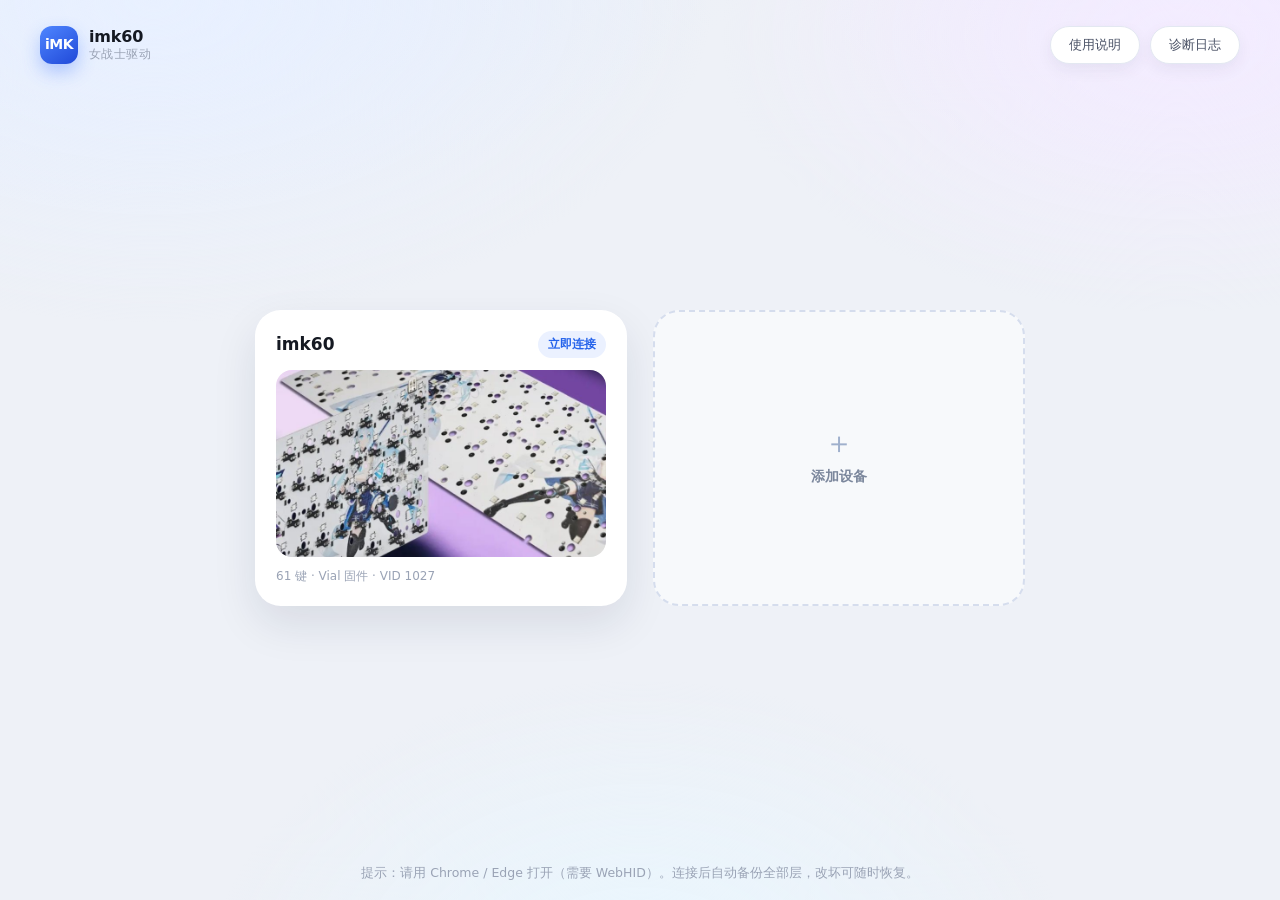
==== app/index.html @ 3b1fbfcf "feat(backup): export/import JSON, static-hosting aware fallback" ====
<!DOCTYPE html>
<html lang="zh-CN">
<head>
<meta charset="utf-8">
<meta name="viewport" content="width=device-width,initial-scale=1">
<title>imk60 · 女战士驱动</title>
<link rel="stylesheet" href="app.css">
</head>
<body>

<div class="home" id="home">
  <div class="homeTop">
    <div class="brand2">
      <div class="logo">iMK</div>
      <div>
        <div class="bname">imk60</div>
        <div class="bsub">女战士驱动</div>
      </div>
    </div>
    <div class="homeTools">
      <button class="pillbtn" id="homeHelp">使用说明</button>
      <button class="pillbtn" id="homeDiag2">诊断日志</button>
    </div>
  </div>

  <div class="homeBody">
    <div class="devCard" id="devCard">
      <div class="devTop">
        <span class="devName">imk60</span>
        <span class="devTag" id="devTag">立即连接</span>
      </div>
      <div class="devIcon"><img class="devImg" src="product.jpg" alt="imk60"></div>
      <div class="devMeta">61 键 · Vial 固件 · VID 1027</div>
    </div>

    <div class="devCard add" id="addCard">
      <div class="addPlus">＋</div>
      <div class="addText">添加设备</div>
    </div>
  </div>

  <div class="homeFoot">
    提示：请用 Chrome / Edge 打开（需要 WebHID）。连接后自动备份全部层，改坏可随时恢复。
  </div>
</div>

<div class="shell" hidden>
  <!-- ================= 左侧导航 ================= -->
  <aside class="side">
    <div class="brand">
      <div class="logo">iMK</div>
      <div>
        <div class="bname">imk60</div>
        <div class="bsub">女战士驱动</div>
      </div>
    </div>

    <div class="devcard">
      <div class="devrow"><span class="dot" id="connDot"></span><span id="connText">未连接</span></div>
      <div class="devsub">VID 1027 · PID 0727</div>
    </div>

    <div class="navgroup">
      <div class="navtitle">键盘设置</div>
      <button class="nav active" data-view="keymap">
        <svg viewBox="0 0 24 24"><rect x="2" y="6" width="20" height="12" rx="3"/><path d="M6 10h.01M10 10h.01M14 10h.01M18 10h.01M7 14h10"/></svg>
        <span>改键</span>
      </button>
      <button class="nav" data-view="advanced">
        <svg viewBox="0 0 24 24"><path d="M12 3l2.2 4.6 5 .7-3.6 3.5.9 5-4.5-2.4-4.5 2.4.9-5L4.8 8.3l5-.7L12 3z"/></svg>
        <span>高级键</span>
      </button>
      <button class="nav" data-view="light">
        <svg viewBox="0 0 24 24"><circle cx="12" cy="12" r="4"/><path d="M12 2v3M12 19v3M2 12h3M19 12h3M5 5l2 2M17 17l2 2M19 5l-2 2M7 17l-2 2"/></svg>
        <span>灯光设置</span>
      </button>
      <button class="nav" data-view="buzzer">
        <svg viewBox="0 0 24 24"><path d="M4 9v6h4l5 4V5L8 9H4z"/><path d="M17 9a4 4 0 010 6M20 6.5a8 8 0 010 11"/></svg>
        <span>蜂鸣器</span>
      </button>
      <button class="nav" data-view="test">
        <svg viewBox="0 0 24 24"><path d="M3 12h4l3-7 4 14 3-7h4"/></svg>
        <span>按键测试</span>
      </button>
      <button class="nav" data-view="backup">
        <svg viewBox="0 0 24 24"><path d="M4 8v11a1 1 0 001 1h14a1 1 0 001-1V8"/><rect x="2" y="4" width="20" height="4" rx="1"/><path d="M9 12h6"/></svg>
        <span>备份恢复</span>
      </button>
    </div>

    <div class="sidefoot">
      <button id="btnConnect" class="cta">连接键盘</button>
      <button id="btnDiag" class="ghostbtn">诊断日志</button>
      <button id="btnHome" class="ghostbtn">返回主页</button>
    </div>
  </aside>

  <!-- ================= 主区 ================= -->
  <main class="main">
    <section class="card canvasCard">
      <div class="rail" id="layerRail"></div>
      <div class="canvasWrap">
        <div class="board" id="board"></div>
        <div class="decoStrip" id="decoStrip" hidden></div>
      </div>
    </section>

    <div class="hint" id="hint">点键盘上的键，在下方选择新键码</div>

    <section class="card panelCard">
      <!-- 改键 -->
      <div class="view" id="viewKeymap">
        <div class="paneltop">
          <div class="selchip" id="selChip"><span class="muted">未选中按键</span></div>
          <div class="tabs" id="tabs"></div>
        </div>
        <div class="picker" id="picker"></div>
      </div>

      <!-- 高级键 -->
      <div class="view" id="viewAdvanced" hidden>
        <div class="advTabs" id="advTabs">
          <button class="ltab active" data-kind="key">按键行为</button>
          <button class="ltab" data-kind="combo">组合键</button>
          <button class="ltab" data-kind="ko">键改写</button>
          <button class="ltab" data-kind="arep">重复键</button>
        </div>
        <div class="advHint" id="advHint">—</div>
        <div class="advTable" id="advTable"></div>
      </div>

      <!-- 灯光 -->
      <div class="view" id="viewLight" hidden>
        <div class="lightTabs" id="lightTabs">
          <button class="ltab active" data-tab="keys">主键盘</button>
          <button class="ltab" data-tab="deco">底灯</button>
        </div>
        <div class="lightGrid" id="lightGrid">
          <div class="lcol">
            <div class="ltitle">自定义颜色</div>
            <div class="wheel" id="wheel">
              <div class="wlight"></div>
              <div class="wcursor" id="wCursor"></div>
            </div>
            <input type="range" id="valbar" class="valbar" min="0" max="255" value="255">
            <div class="rgbrow"><span>RGB</span><input id="rgbR" readonly><input id="rgbG" readonly><input id="rgbB" readonly></div>
            <div class="rgbrow"><span>HEX</span><input id="hexIn" class="wide"></div>
            <button id="btnClearLed" class="softbtn">清除逐键颜色</button>
          </div>

          <div class="lcol wide">
            <div class="ltitle">灯效模式</div>
            <div class="effectGrid" id="effects"></div>
          </div>

          <div class="lcol">
            <div class="ltitle">参数</div>
            <div class="param"><label>亮度 <b id="lbBright">0</b></label><input type="range" id="bright" min="0" max="255" value="0"></div>
            <div class="param"><label>速度 <b id="lbSpeed">0</b></label><input type="range" id="speed" min="0" max="255" value="0"></div>
            <div class="ltitle2">常用颜色</div>
            <div class="swatches" id="swatches"></div>
            <div class="ledinfo" id="ledInfo">连接后可逐键上色</div>
          </div>
        </div>
      </div>

      <!-- 蜂鸣器 -->
      <div class="view" id="viewBuzzer" hidden>
        <div class="buzzHead">
          <div class="ltitle">蜂鸣器</div>
          <div class="muted">这块板子的 QMK 音频接口是空壳（写进去读回来还是 0），所以改用「键码」控制。</div>
        </div>

        <div class="buzzGrid">
          <div class="buzzCard">
            <div class="buzzName">固件音频通道（不可用）</div>
            <div class="buzzDesc">固件接受写入但不保存，<b>enable / clicky</b> 始终为 0，开关点了会弹回。</div>
            <div class="buzzRaw" id="buzzRaw">—</div>
            <div class="buzzRow" style="margin-top:14px">
              <div><div class="buzzName">总开关</div><div class="buzzDesc">固件未接此字段</div></div>
              <label class="switch"><input type="checkbox" id="swAudio" disabled><span></span></label>
            </div>
            <div class="buzzRow">
              <div><div class="buzzName">按键音 Click</div><div class="buzzDesc">固件未接此字段</div></div>
              <label class="switch"><input type="checkbox" id="swClicky" disabled><span></span></label>
            </div>
          </div>

          <div class="buzzCard soft">
            <div class="buzzName">用键码控制（推荐）</div>
            <div class="buzzDesc">从 Fn 层自动读到的厂家键码，绑到任意键上即可使用：</div>
            <div class="buzzCodes" id="buzzCodes">连接键盘后自动读取…</div>
            <button class="softbtn" id="btnGoKeymap">去「改键」绑定</button>
          </div>
        </div>

        <div class="buzzState" id="buzzState">未连接</div>
      </div>

      <!-- 按键测试 -->
      <div class="view" id="viewTest" hidden>
        <div class="testHead">
          <div>
            <div class="ltitle">按键测试</div>
            <div class="muted">按下键盘上的键：上方对应位置高亮，右侧实时显示系统收到的事件。只读，不会改任何设置。</div>
          </div>
        </div>
        <div class="rawline" id="rawLine">矩阵原始：—</div>
        <div class="testWrap">
          <div class="testGrid" id="testGrid"></div>
          <div class="eventBox">
            <div class="evtitle">事件 <span class="muted" id="evHint">按任意键…</span></div>
            <div class="eventLog" id="eventLog"></div>
          </div>
        </div>
      </div>

      <!-- 备份 -->
      <div class="view" id="viewBackup" hidden>
        <div class="ltitle">备份与恢复</div>
        <div class="muted" style="margin-bottom:16px">连接键盘时会自动备份全部层。备份会存到浏览器本地；本地版还会写一份到 <code>app\backups\</code>，在线版可「导出为文件」保存。</div>
        <div class="btnrow">
          <button id="btnBackup" class="softbtn">立即备份</button>
          <button id="btnExport" class="softbtn">导出为文件</button>
          <button id="btnImport" class="softbtn">从文件恢复</button>
          <button id="btnRestore" class="softbtn danger">恢复最近备份</button>
          <input type="file" id="fileInput" accept=".json,application/json" hidden>
        </div>
        <div class="backupInfo" id="backupInfo">—</div>
        <div class="backupHint" id="backupHint"></div>
      </div>
    </section>
  </main>
</div>

<footer class="diagbar" id="diagBar" hidden>
  <div class="diaghead"><span>诊断日志</span><button class="ghostbtn small" id="btnDiagClose">收起</button></div>
  <pre id="diagLog"></pre>
</footer>

<div class="modal" id="kcModal" hidden>
  <div class="modalBox">
    <div class="modalHead">
      <span id="kcModalTitle">选择键码</span>
      <button class="ghostbtn small" id="kcModalClose">关闭</button>
    </div>
    <input class="modalSearch" id="kcSearch" placeholder="搜索键码：字母 / 音量 / 0x29 …" autocomplete="off">
    <div class="modalCats" id="kcCats"></div>
    <div class="modalGrid" id="kcGrid"></div>
  </div>
</div>

<div class="toast" id="toast"></div>

<script src="keycodes.js"></script>
<script src="app.js"></script>
</body>
</html>
---- app/app.css ----
:root{
  --bg:#eef1f7;
  --card:#ffffff;
  --card-soft:#f8fafd;
  --line:#e7ebf2;
  --line-strong:#dbe1ea;
  --text:#151922;
  --muted:#6b7488;
  --faint:#9aa3b5;
  --accent:#2f6bff;
  --accent-2:#2563eb;
  --accent-soft:#ebf1ff;
  --ok:#12a150;
  --err:#e5484d;
  --r-lg:26px;
  --r-md:18px;
  --r-sm:12px;
  --shadow:0 10px 30px rgba(18,32,63,.07);
  --shadow-sm:0 4px 12px rgba(18,32,63,.06);
  --mono:ui-monospace,"Cascadia Mono",Consolas,monospace;
}

*{box-sizing:border-box}
html,body{height:100%}
body{
  margin:0;color:var(--text);background:var(--bg);
  background-image:
    radial-gradient(1100px 520px at 8% -12%, #e4edff 0%, rgba(228,237,255,0) 62%),
    radial-gradient(900px 480px at 102% -6%, #f0e9ff 0%, rgba(240,233,255,0) 58%);
  background-attachment:fixed;
  font:14px/1.55 -apple-system,"Segoe UI","Microsoft YaHei",system-ui,sans-serif;
  -webkit-font-smoothing:antialiased;
}

.shell{display:grid;grid-template-columns:236px 1fr;gap:14px;padding:14px;height:100vh}

/* ================= 左侧 ================= */
.side{
  background:rgba(255,255,255,.82);border-radius:var(--r-lg);box-shadow:var(--shadow);
  padding:20px 14px 14px;display:flex;flex-direction:column;gap:4px;
  backdrop-filter:blur(12px);border:1px solid rgba(255,255,255,.9);
}
.brand{display:flex;align-items:center;gap:10px;padding:0 6px 16px}
.logo{
  width:38px;height:38px;border-radius:12px;display:grid;place-items:center;
  background:linear-gradient(145deg,#4f86ff,#2049d8);color:#fff;font-weight:800;font-size:14px;
  box-shadow:0 8px 18px rgba(47,107,255,.32);letter-spacing:-.5px;
}
.bname{font-size:16px;font-weight:750;letter-spacing:-.2px;line-height:1.2}
.bsub{font-size:11.5px;color:var(--faint);letter-spacing:.4px}

.devcard{background:var(--card-soft);border-radius:var(--r-md);padding:12px 14px;margin:0 2px 14px}
.devrow{display:flex;align-items:center;gap:8px;font-size:13px;font-weight:600}
.devsub{font-size:11px;color:var(--faint);margin-top:3px;font-family:var(--mono)}
.dot{width:8px;height:8px;border-radius:50%;background:#c6cddb;transition:.2s}
.dot.on{background:var(--ok);box-shadow:0 0 0 3px rgba(18,161,80,.14)}
.dot.busy{background:#f0a020;animation:pulse 1s infinite}
.dot.err{background:var(--err)}
@keyframes pulse{50%{opacity:.3}}

.navgroup{display:flex;flex-direction:column;gap:4px}
.navtitle{font-size:11px;color:var(--faint);letter-spacing:.8px;padding:6px 12px 4px}
.nav{
  display:flex;align-items:center;gap:10px;height:42px;padding:0 14px;border:0;
  border-radius:999px;background:transparent;color:#485166;
  font:inherit;font-size:13.5px;cursor:pointer;transition:.18s;text-align:left;width:100%;
}
.nav svg{width:17px;height:17px;fill:none;stroke:currentColor;stroke-width:1.7;stroke-linecap:round;stroke-linejoin:round;opacity:.85}
.nav:hover{background:#f2f5fb}
.nav.active{
  background:linear-gradient(180deg,#4a86ff,var(--accent-2));color:#fff;
  box-shadow:0 10px 22px rgba(47,107,255,.30);
}
.nav.active svg{opacity:1}

.sidefoot{margin-top:auto;display:flex;flex-direction:column;gap:8px;padding-top:14px}
.cta{
  height:44px;border:0;border-radius:999px;color:#fff;font:inherit;font-weight:650;font-size:14px;cursor:pointer;
  background:linear-gradient(180deg,#4a86ff,var(--accent-2));box-shadow:0 10px 22px rgba(47,107,255,.30);
  transition:.18s;
}
.cta:hover{filter:brightness(1.05)}
.cta:disabled{background:#e6eaf2;color:var(--faint);box-shadow:none;cursor:default}
.ghostbtn{
  height:36px;border:0;border-radius:999px;background:transparent;color:var(--muted);
  font:inherit;font-size:12.5px;cursor:pointer;
}
.ghostbtn:hover{background:#f2f5fb;color:var(--text)}
.ghostbtn.small{height:28px;padding:0 12px}

/* ================= 主区 ================= */
.main{display:flex;flex-direction:column;gap:10px;min-width:0;height:100%}
.card{background:rgba(255,255,255,.94);border-radius:var(--r-lg);box-shadow:var(--shadow);border:1px solid rgba(255,255,255,.9)}

.canvasCard[hidden]{display:none}
.canvasCard{display:flex;gap:14px;padding:16px 18px;align-items:center;flex:none}

.rail{display:flex;flex-direction:column;gap:8px;flex:none}
.layerPill{
  height:38px;min-width:82px;padding:0 16px;border:0;border-radius:999px;
  background:#fff;color:#5b647a;font:inherit;font-size:13px;font-weight:600;cursor:pointer;
  box-shadow:var(--shadow-sm);transition:.16s;
}
.layerPill:hover{color:var(--text);transform:translateY(-1px)}
.layerPill.active{
  background:linear-gradient(180deg,#4a86ff,var(--accent-2));color:#fff;
  box-shadow:0 10px 22px rgba(47,107,255,.30);
}

.canvasWrap{
  flex:1;display:flex;flex-direction:column;align-items:center;justify-content:center;gap:12px;min-width:0;overflow:hidden;
  background:linear-gradient(180deg,#f7f9fd,#f2f5fb);
  border-radius:20px;padding:12px;box-shadow:inset 0 1px 3px rgba(18,32,63,.05);
}
.board{position:relative}

/* 键帽 */
.key{
  position:absolute;border-radius:12px;cursor:pointer;
  background:linear-gradient(180deg,#ffffff,#fbfcfe);
  border:1px solid var(--line);
  box-shadow:0 2px 0 #e6eaf1,0 6px 14px rgba(18,32,63,.05);
  display:flex;flex-direction:column;justify-content:center;align-items:center;
  padding:2px 5px;overflow:hidden;user-select:none;
  transition:transform .1s,box-shadow .14s,border-color .14s;
}
.key:hover{border-color:#c9d5e8;box-shadow:0 2px 0 #e6eaf1,0 10px 20px rgba(18,32,63,.10);transform:translateY(-1px)}
.key .k-main{font-size:12.5px;font-weight:650;line-height:1.1;white-space:nowrap;max-width:100%;overflow:hidden;text-overflow:ellipsis;text-align:center;width:100%}
.key .k-sub{font-size:10px;color:var(--faint);line-height:1.1;margin-top:2px}
.key .k-fn{font-size:9px;color:#8fa9e0;line-height:1.1;margin-top:2px;letter-spacing:-.2px;white-space:nowrap;max-width:100%;overflow:hidden;text-overflow:ellipsis}
.key.mod{background:linear-gradient(180deg,#fdfdff,#f3f6fc)}
.key.transparent{
  background:repeating-linear-gradient(45deg,#fbfcfe,#fbfcfe 5px,#f2f5fa 5px,#f2f5fa 10px);
  border-style:dashed;border-color:#d5dce8;
}
.key.transparent .k-main{color:#a9b3c4;font-weight:500}
.key.sel{border-color:var(--accent);box-shadow:0 0 0 3px rgba(47,107,255,.18),0 8px 18px rgba(47,107,255,.16)}
.key.pressed{transform:translateY(1px);border-color:var(--accent);box-shadow:0 0 0 2px rgba(47,107,255,.25) inset}
.key.flash{animation:flash .55s ease-out}
@keyframes flash{0%{background:#dbe8ff}100%{background:linear-gradient(180deg,#fff,#fbfcfe)}}
.key .led{position:absolute;inset:0;border-radius:11px;pointer-events:none}
.key.painted .led{background:var(--led);opacity:.82;border-radius:10px}
.key.painted .k-main,.key.painted .k-sub,.key.painted .k-fn{position:relative;z-index:1;color:#fff;text-shadow:0 1px 2px rgba(0,0,0,.28)}

.hint[hidden]{display:none}
.hint{text-align:center;font-size:12.5px;color:var(--faint);padding:0 0 2px}

/* ================= 底部面板 ================= */
.panelCard{flex:1;min-height:0;padding:14px 18px 16px;overflow:auto}
.view{height:100%}

.paneltop{display:grid;grid-template-columns:1fr auto 1fr;align-items:center;gap:12px;margin-bottom:12px}
.paneltop .selchip{justify-self:start;margin-bottom:0}
.paneltop .tabs{margin-bottom:0}

.selchip{
  display:inline-flex;align-items:center;gap:8px;height:30px;padding:0 14px;border-radius:999px;
  background:var(--accent-soft);color:var(--accent-2);font-size:12.5px;font-weight:600;margin-bottom:12px;
}
.selchip .mono{font-family:var(--mono);font-weight:400;color:#5a7bd8}

.tabs{display:flex;gap:8px;justify-content:center;margin-bottom:12px;flex-wrap:wrap}
.tab{
  height:34px;padding:0 18px;border:1px solid var(--line);border-radius:999px;background:#fff;
  color:#5b647a;font:inherit;font-size:13px;cursor:pointer;box-shadow:var(--shadow-sm);transition:.16s;
}
.tab:hover{color:var(--text);transform:translateY(-1px)}
.tab.active{
  background:linear-gradient(180deg,#4a86ff,var(--accent-2));color:#fff;border-color:transparent;
  box-shadow:0 8px 18px rgba(47,107,255,.28);
}

.picker{max-width:1080px;margin:0 auto;display:flex;flex-direction:column;gap:6px}
.prow{display:flex;gap:6px}
.pk{
  flex:1;min-width:0;border:1px solid var(--line);border-radius:10px;background:#fbfcfe;
  height:41px;display:flex;flex-direction:column;justify-content:center;align-items:center;
  cursor:pointer;transition:.14s;padding:0 4px;overflow:hidden;
  box-shadow:0 2px 6px rgba(18,32,63,.04);
}
.pk:hover{border-color:#c9d5e8;background:#fff;transform:translateY(-1px);box-shadow:0 6px 14px rgba(18,32,63,.08)}
.pk .t{font-size:12px;font-weight:600;white-space:nowrap;overflow:hidden;text-overflow:ellipsis;max-width:100%}
.pk .s{font-size:9.5px;color:var(--faint);white-space:nowrap;overflow:hidden;text-overflow:ellipsis;max-width:100%}
.pk.gridkey{flex:none;width:84px}

/* 灯光 */
.lightGrid{display:grid;grid-template-columns:280px 1fr 250px;gap:26px;padding:4px 6px}
.lcol{min-width:0}
.ltitle{font-size:13px;font-weight:700;margin-bottom:12px}
.ltitle2{font-size:12px;color:var(--muted);margin:14px 0 8px}
.colorbox{
  position:relative;height:150px;border-radius:14px;overflow:hidden;cursor:crosshair;
  box-shadow:inset 0 0 0 1px rgba(0,0,0,.06);
}
.colorbox .cbwhite{position:absolute;inset:0;background:linear-gradient(90deg,#fff,rgba(255,255,255,0))}
.colorbox .cbbase{position:absolute;inset:0;background:hsl(0,100%,50%);background-image:linear-gradient(0deg,#000,rgba(0,0,0,0))}
.colorbox .cursor{
  position:absolute;width:12px;height:12px;border-radius:50%;border:2px solid #fff;
  box-shadow:0 0 0 1px rgba(0,0,0,.35),0 2px 6px rgba(0,0,0,.25);transform:translate(-50%,-50%);pointer-events:none;
}
.hue{width:100%;margin:12px 0 4px;height:14px;border-radius:999px;appearance:none;
  background:linear-gradient(90deg,#f00,#ff0,#0f0,#0ff,#00f,#f0f,#f00);outline:none}
.hue::-webkit-slider-thumb{appearance:none;width:16px;height:16px;border-radius:50%;background:#fff;
  border:2px solid #fff;box-shadow:0 0 0 1px rgba(0,0,0,.2),0 2px 6px rgba(0,0,0,.25);cursor:pointer}
.rgbrow{display:flex;align-items:center;gap:6px;margin-top:8px;font-size:11px;color:var(--faint)}
.rgbrow input{width:56px;height:30px;border:1px solid var(--line);border-radius:9px;text-align:center;
  font:12px var(--mono);color:var(--text);background:#fbfcfe;outline:none}
.rgbrow input.wide{flex:1;width:auto;text-align:left;padding:0 10px}
.softbtn{
  margin-top:12px;height:38px;padding:0 18px;border:0;border-radius:999px;cursor:pointer;
  background:#f1f4fa;color:#485166;font:inherit;font-size:13px;transition:.16s;
}
.softbtn:hover{background:#e8edf7;color:var(--text)}
.softbtn.danger{background:#ffeef0;color:#c92b30}
.softbtn.danger:hover{background:#ffe1e4}

.effectGrid{display:grid;grid-template-columns:repeat(4,1fr);gap:8px}
.effectGrid button{
  height:40px;border:1px solid var(--line);border-radius:12px;background:#fff;color:#5b647a;
  font:inherit;font-size:12.5px;cursor:pointer;box-shadow:0 2px 6px rgba(18,32,63,.04);transition:.14s;
  overflow:hidden;white-space:nowrap;text-overflow:ellipsis;padding:0 6px;
}
.effectGrid button:hover{border-color:#c9d5e8;transform:translateY(-1px)}
.effectGrid button.active{
  background:linear-gradient(180deg,#4a86ff,var(--accent-2));color:#fff;border-color:transparent;
  box-shadow:0 8px 18px rgba(47,107,255,.26);
}

.param{margin-bottom:12px}
.param label{display:flex;justify-content:space-between;font-size:12px;color:var(--muted);margin-bottom:6px}
.param label b{color:var(--text);font-weight:650}
input[type=range]{width:100%;accent-color:var(--accent);height:6px}
.swatches{display:flex;gap:10px;flex-wrap:wrap}
.sw{width:26px;height:26px;border-radius:50%;cursor:pointer;border:2px solid #fff;
  box-shadow:0 0 0 1px rgba(0,0,0,.08),0 3px 8px rgba(18,32,63,.12);transition:.14s}
.sw:hover{transform:scale(1.1)}
.ledinfo{margin-top:16px;font-size:11.5px;color:var(--faint);line-height:1.7}

/* 测试 */
.testHead{margin-bottom:14px}
.testGrid{
  display:grid;grid-template-columns:repeat(auto-fill,minmax(104px,1fr));gap:6px;
  font:11.5px var(--mono);max-height:320px;overflow:auto;padding-right:4px;
}
.testCell{
  background:#fbfcfe;border:1px solid var(--line);border-radius:10px;padding:8px 10px;color:var(--faint);
}
.testCell.on{background:var(--accent-soft);border-color:#c9daff;color:var(--accent-2);font-weight:700}

/* 备份 */
.btnrow{display:flex;gap:10px;flex-wrap:wrap}
.backupInfo{margin-top:16px;font-size:12.5px;color:var(--muted);font-family:var(--mono)}

/* 诊断 */
.diagbar[hidden]{display:none}
.diagbar{position:fixed;left:0;right:0;bottom:0;background:#0e1117;color:#c9d3df;z-index:40;
  border-top:1px solid #1e2530;max-height:40vh;display:flex;flex-direction:column;border-radius:18px 18px 0 0}
.diaghead{display:flex;justify-content:space-between;align-items:center;padding:8px 16px;
  font-size:12px;color:#8c99a8;border-bottom:1px solid #1e2530}
.diagbar .ghostbtn{color:#8c99a8}
.diagbar .ghostbtn:hover{background:#1a2029;color:#dfe7f1}
.diagbar pre{margin:0;padding:10px 16px;overflow:auto;font:11.5px/1.7 var(--mono);white-space:pre-wrap}

/* toast */
.toast{
  position:fixed;left:50%;bottom:34px;transform:translate(-50%,18px);
  background:#151922;color:#fff;font-size:13px;padding:11px 20px;border-radius:999px;
  opacity:0;pointer-events:none;transition:.22s;z-index:60;box-shadow:0 12px 30px rgba(18,32,63,.28)
}
.toast.show{opacity:1;transform:translate(-50%,0)}
.toast.err{background:var(--err)}
.toast.ok{background:#0f9a4c}

.muted{color:var(--muted);font-size:12.5px}
code{font-family:var(--mono);font-size:12px;background:#f1f4fa;padding:1px 6px;border-radius:6px}

@media (max-width:1180px){
  .shell{grid-template-columns:200px 1fr}
  .lightGrid{grid-template-columns:1fr 1fr;gap:18px}
  .lightGrid .lcol:last-child{grid-column:1/-1}
}


/* ---------- v2：色轮 ---------- */
.wheel{
  position:relative;width:100%;aspect-ratio:1/1;max-width:230px;margin:0 auto;border-radius:50%;
  background:conic-gradient(from 0deg,#ff0000,#ff8000,#ffff00,#80ff00,#00ff00,#00ff80,#00ffff,#0080ff,#0000ff,#8000ff,#ff00ff,#ff0080,#ff0000);
  cursor:crosshair;box-shadow:0 10px 26px rgba(18,32,63,.16);
}
.wheel .wlight{
  position:absolute;inset:0;border-radius:50%;pointer-events:none;
  background:radial-gradient(circle at 50% 50%, #ffffff 0%, rgba(255,255,255,.92) 12%, rgba(255,255,255,0) 62%);
}
.wheel .wcursor{
  position:absolute;left:50%;top:6%;width:18px;height:18px;border-radius:50%;background:rgba(255,255,255,.35);
  border:2px solid #fff;box-shadow:0 0 0 1px rgba(0,0,0,.22),0 3px 8px rgba(0,0,0,.28);
  transform:translate(-50%,-50%);pointer-events:none;
}
.valbar{
  width:100%;margin:14px 0 4px;height:16px;border-radius:999px;appearance:none;outline:none;
  background:linear-gradient(90deg,#000,#f00);
}
.valbar::-webkit-slider-thumb{
  appearance:none;width:18px;height:18px;border-radius:50%;background:#fff;border:2px solid #fff;
  box-shadow:0 0 0 1px rgba(0,0,0,.2),0 2px 6px rgba(0,0,0,.25);cursor:pointer;
}

/* ---------- v2：按键测试 ---------- */
.testWrap{display:grid;grid-template-columns:1fr 320px;gap:20px}
.eventBox{background:#f8fafd;border-radius:16px;padding:12px 14px;min-height:200px}
.evtitle{font-size:12px;color:var(--muted);margin-bottom:8px;display:flex;justify-content:space-between}
.eventLog{display:flex;flex-direction:column;gap:5px;max-height:250px;overflow:auto}
.eventLog .ev{
  display:grid;grid-template-columns:1fr auto auto;gap:10px;align-items:center;
  background:#fff;border:1px solid var(--line);border-radius:10px;padding:6px 10px;font-size:12px;
}
.eventLog .ev b{font-weight:650}
.eventLog .ev span{font-family:var(--mono);font-size:11px;color:var(--faint)}
.eventLog .ev i{font-style:normal;font-family:var(--mono);font-size:11px;color:var(--accent-2)}
.rawline{margin-top:12px;font:11.5px var(--mono);color:var(--faint);white-space:nowrap;overflow:hidden;text-overflow:ellipsis}


/* ---------- v6：底灯分栏 ---------- */
.lightTabs{display:flex;gap:8px;justify-content:center;margin-bottom:16px}
.ltab{
  height:34px;padding:0 22px;border:1px solid transparent;border-radius:999px;background:#f1f4fa;
  color:#5b647a;font:inherit;font-size:13px;cursor:pointer;transition:.16s;
}
.ltab:hover{color:var(--text)}
.ltab.active{
  background:linear-gradient(180deg,#4a86ff,var(--accent-2));color:#fff;
  box-shadow:0 8px 18px rgba(47,107,255,.28);
}
.decoStrip[hidden]{display:none}
.decoStrip{
  display:flex;gap:7px;flex-wrap:wrap;justify-content:center;align-items:center;
  max-width:100%;padding:10px 14px;background:rgba(255,255,255,.7);border-radius:16px;
  box-shadow:inset 0 1px 3px rgba(18,32,63,.05);
}
.decoStrip .dt{font-size:11.5px;color:var(--faint);margin-right:6px}
.dled{
  width:19px;height:19px;border-radius:50%;background:#e8ecf3;border:1px solid #dbe1ea;
  cursor:pointer;transition:transform .12s,box-shadow .12s;
}
.dled:hover{transform:scale(1.18);border-color:#c2cbd9}
.dled.on{border-color:transparent;box-shadow:0 3px 9px rgba(18,32,63,.16)}

.decoWarn{
  width:100%;padding:10px 14px;border-radius:12px;background:#fff7e8;
  color:#8a5f18;font-size:12.5px;line-height:1.7;
}
.decoWarn b{color:#7a4f0d}


/* ---------- v9：高级键 ---------- */
.advTabs{display:flex;gap:8px;margin-bottom:12px;flex-wrap:wrap}
.advHint{font-size:12.5px;color:var(--muted);margin-bottom:14px;line-height:1.7}
.advTable{display:flex;flex-direction:column;gap:8px;align-items:center}
.advRow{
  display:grid;gap:6px;align-items:center;background:#fbfcfe;border:1px solid var(--line);
  border-radius:12px;padding:8px 10px;font-size:12.5px;
}
.advRow .idx{color:var(--faint);font-family:var(--mono);font-size:11.5px;text-align:center}
.advCell{
  height:34px;border:1px solid var(--line);border-radius:9px;background:#fff;
  display:flex;align-items:center;justify-content:center;cursor:pointer;
  font-weight:600;white-space:nowrap;overflow:hidden;padding:0 6px;transition:.14s;
}
.advCell:hover{border-color:#c9d5e8;background:#fff;transform:translateY(-1px)}
.advCell.empty{color:#c3cad6;font-weight:400}
.advNum{
  height:34px;border:1px solid var(--line);border-radius:9px;background:#fff;text-align:center;
  font:12px var(--mono);color:var(--text);outline:none;width:100%;
}
.advNum:focus{border-color:var(--accent)}
.advHead{font-size:11px;color:var(--faint);padding:0 4px 2px}

/* 键码弹窗 */
.modal{position:fixed;inset:0;background:rgba(18,26,43,.38);backdrop-filter:blur(3px);z-index:80;display:flex;align-items:center;justify-content:center}
.modal[hidden]{display:none}
.modalBox{
  width:min(880px,92vw);max-height:82vh;background:#fff;border-radius:22px;padding:18px 20px 20px;
  box-shadow:0 24px 60px rgba(18,32,63,.24);display:flex;flex-direction:column;
}
.modalHead{display:flex;justify-content:space-between;align-items:center;font-weight:700;font-size:15px;margin-bottom:12px}
.modalSearch{
  height:38px;border:1px solid var(--line);border-radius:11px;padding:0 12px;font:inherit;font-size:13px;
  background:#fbfcfe;outline:none;margin-bottom:10px;
}
.modalSearch:focus{border-color:var(--accent);background:#fff}
.modalCats{display:flex;gap:6px;flex-wrap:wrap;margin-bottom:10px}
.modalCats button{height:28px;padding:0 12px;border-radius:999px;border:1px solid var(--line);background:#fff;color:var(--muted);font:inherit;font-size:12px;cursor:pointer}
.modalCats button.active{background:var(--accent-soft);border-color:#c9daff;color:var(--accent-2);font-weight:600}
.modalGrid{
  display:grid;grid-template-columns:repeat(auto-fill,minmax(86px,1fr));gap:6px;
  overflow:auto;padding-right:4px;
}
.modalGrid .pk{height:40px}


/* ---------- v12：设备首页 ---------- */
.shell[hidden]{display:none}
.home[hidden]{display:none}
.home{
  position:fixed;inset:0;display:flex;flex-direction:column;padding:26px 40px 18px;z-index:5;
  background-image:
    radial-gradient(900px 520px at 12% 0%, #e8f0ff 0%, rgba(232,240,255,0) 62%),
    radial-gradient(760px 460px at 92% 4%, #f3ecff 0%, rgba(243,236,255,0) 60%),
    radial-gradient(700px 500px at 50% 110%, #e9f7ff 0%, rgba(233,247,255,0) 62%);
}
.homeTop{display:flex;align-items:center;justify-content:space-between}
.brand2{display:flex;align-items:center;gap:11px}
.homeTools{display:flex;gap:10px}
.pillbtn{
  height:38px;padding:0 18px;border-radius:999px;border:1px solid #e3e8f1;background:#fff;
  color:#4a5266;font:inherit;font-size:13px;cursor:pointer;box-shadow:0 6px 16px rgba(18,32,63,.06);
  transition:.16s;
}
.pillbtn:hover{transform:translateY(-1px);box-shadow:0 10px 22px rgba(18,32,63,.10);color:var(--text)}

.homeBody{flex:1;display:flex;align-items:center;justify-content:center;gap:26px}
.devCard{
  width:372px;height:296px;border-radius:26px;background:#fff;padding:20px;
  box-shadow:0 18px 44px rgba(18,32,63,.10);cursor:pointer;transition:.2s;
  display:flex;flex-direction:column;position:relative;overflow:hidden;border:1px solid rgba(255,255,255,.9);
}

.devCard:hover{transform:translateY(-4px);box-shadow:0 26px 56px rgba(18,32,63,.16)}
.devTop{display:flex;justify-content:space-between;align-items:center}
.devName{font-size:17px;font-weight:750}
.devTag{
  font-size:12px;color:var(--accent-2);background:var(--accent-soft);padding:4px 10px;border-radius:999px;font-weight:600;
}
.devTag.busy{color:#96651a;background:#fff4e0}
.devTag.on{color:#0d7a3d;background:#e7f8ee}
.devIcon{flex:1;display:flex;align-items:center;justify-content:center;margin:12px 0 10px;overflow:hidden;border-radius:16px;background:#f4f6fb;min-height:140px}
.devImg{width:100%;height:100%;object-fit:cover;display:block}
.devMeta{font-size:12px;color:var(--faint)}
.devCard.add{
  background:rgba(255,255,255,.55);border:2px dashed #d5dded;box-shadow:none;
  align-items:center;justify-content:center;gap:8px;
}
.devCard.add:hover{background:#fff;border-color:#b9c9e6;transform:translateY(-4px);box-shadow:0 20px 46px rgba(18,32,63,.10)}
.addPlus{font-size:30px;color:#9fb0cc;line-height:1}
.addText{font-size:14px;color:#7b879c;font-weight:600}
.homeFoot{text-align:center;font-size:12.5px;color:var(--faint);padding-top:10px}


/* ---------- v14：蜂鸣器 ---------- */
.buzzHead{margin-bottom:16px}
.buzzGrid{display:grid;grid-template-columns:1fr 1fr;gap:16px;max-width:1040px}
.buzzCard{
  background:#fbfcfe;border:1px solid var(--line);border-radius:18px;padding:16px 18px;
  display:flex;flex-direction:column;gap:14px;
}
.buzzCard.soft{background:#fff;box-shadow:0 6px 18px rgba(18,32,63,.04)}
.buzzRow{display:flex;align-items:center;justify-content:space-between;gap:16px}
.buzzName{font-size:14px;font-weight:650;margin-bottom:3px}
.buzzDesc{font-size:12.5px;color:var(--muted);line-height:1.7}
.buzzDesc b{color:var(--text)}
.buzzTip{
  margin-top:2px;padding:10px 12px;border-radius:12px;background:var(--accent-soft);
  color:#3b5ba8;font-size:12.5px;line-height:1.7;
}
.buzzRaw{font:11.5px var(--mono);color:var(--faint);padding-top:4px;border-top:1px dashed var(--line)}
.buzzState{margin-top:16px;font-size:12.5px;color:var(--muted);max-width:1040px}
.buzzState.warn{color:#9a6a1f}

.switch{position:relative;display:inline-flex;width:46px;height:26px;flex:none}
.switch input{display:none}
.switch span{
  position:absolute;inset:0;background:#dde3ee;border-radius:999px;transition:.2s;cursor:pointer;
}
.switch span::after{
  content:"";position:absolute;width:20px;height:20px;border-radius:50%;background:#fff;
  top:3px;left:3px;transition:.2s;box-shadow:0 2px 6px rgba(18,32,63,.18);
}
.switch input:checked + span{background:linear-gradient(180deg,#4a86ff,var(--accent-2))}
.switch input:checked + span::after{transform:translateX(20px)}
.switch input:disabled + span{opacity:.45;cursor:not-allowed}

.buzzCodes{display:flex;flex-direction:column;gap:8px;margin:10px 0 4px}
.buzzCode{
  display:flex;align-items:center;justify-content:space-between;gap:12px;
  background:#f6f8fc;border:1px solid var(--line);border-radius:12px;padding:10px 14px;font-size:13px;
}
.buzzCode .nm{font-weight:650}
.buzzCode .hex{font-family:var(--mono);font-size:12px;color:var(--muted)}
.buzzCode .pos{font-size:11.5px;color:var(--faint)}


/* ---------- v18：按键行为编辑器 ---------- */
.keyEditor{width:100%;max-width:820px}
.keHead{display:flex;justify-content:space-between;align-items:flex-start;margin-bottom:16px}
.keSlot{
  display:inline-block;margin-left:8px;padding:2px 10px;border-radius:999px;
  background:var(--accent-soft);color:var(--accent-2);font-size:11.5px;font-weight:650;vertical-align:middle;
}
.keRows{display:flex;flex-direction:column;gap:10px;margin-bottom:14px}
.keRow{display:grid;grid-template-columns:150px 1fr;align-items:center;gap:14px}
.keRow > span{font-size:13px;color:var(--muted)}
.keRow .advCell{justify-content:flex-start;padding:0 14px;height:40px;font-weight:600}
.keTerm{display:grid;grid-template-columns:150px 1fr;align-items:center;gap:14px;margin-top:4px}
.keTerm > span{font-size:13px;color:var(--muted)}
.keTip{margin-top:8px;font-size:12px;color:var(--faint)}
.keEmpty{
  max-width:560px;padding:26px;border-radius:18px;background:#fbfcfe;border:1px dashed var(--line);
  display:flex;flex-direction:column;align-items:flex-start;gap:10px;
}
.keEmptyTitle{font-size:15px;font-weight:700}
.keEmpty .softbtn{margin-top:4px}
.key.advsel{border-color:var(--accent);box-shadow:0 0 0 3px rgba(47,107,255,.18)}


/* ---------- v20：高级键卡片 ---------- */
.entCard{
  background:#fbfcfe;border:1px solid var(--line);border-radius:16px;padding:14px 16px;
  display:flex;flex-direction:column;gap:10px;width:100%;max-width:920px;
}
.entCard.off{opacity:.62}
.entHead{display:flex;align-items:center;gap:10px}
.entName{font-size:12px;color:var(--faint);font-family:var(--mono);letter-spacing:.5px;flex:1}
.entLine{display:flex;align-items:center;gap:8px;flex-wrap:wrap}
.entLbl{font-size:12px;color:var(--muted);min-width:86px}
.entArrow{color:var(--faint);font-size:13px;padding:0 2px}
.entKey{
  min-width:86px;height:40px;padding:0 14px;border:1px solid var(--line);border-radius:11px;background:#fff;
  display:inline-flex;align-items:center;justify-content:center;font-weight:650;font-size:13px;
  cursor:pointer;transition:.14s;
}
.entKey:hover{border-color:#c9d5e8;transform:translateY(-1px);box-shadow:0 6px 14px rgba(18,32,63,.07)}
.entKey.empty{color:#b9c2d0;font-weight:400}
.entTip{font-size:12px;color:var(--faint)}
.chips{display:flex;gap:6px;flex-wrap:wrap}
.chip{
  height:28px;padding:0 11px;border-radius:999px;border:1px solid var(--line);background:#fff;
  color:var(--muted);font:inherit;font-size:11.5px;cursor:pointer;transition:.14s;
}
.chip:hover{border-color:#c9d5e8;color:var(--text)}
.chip.on{background:var(--accent-soft);border-color:#c9daff;color:var(--accent-2);font-weight:650}
.switch.mini{width:38px;height:22px}
.switch.mini span::after{width:16px;height:16px;top:3px;left:3px}
.switch.mini input:checked + span::after{transform:translateX(16px)}

.backupHint{margin-top:12px;font-size:12.5px;color:var(--faint);line-height:1.8}
.backupHint b{color:var(--muted)}
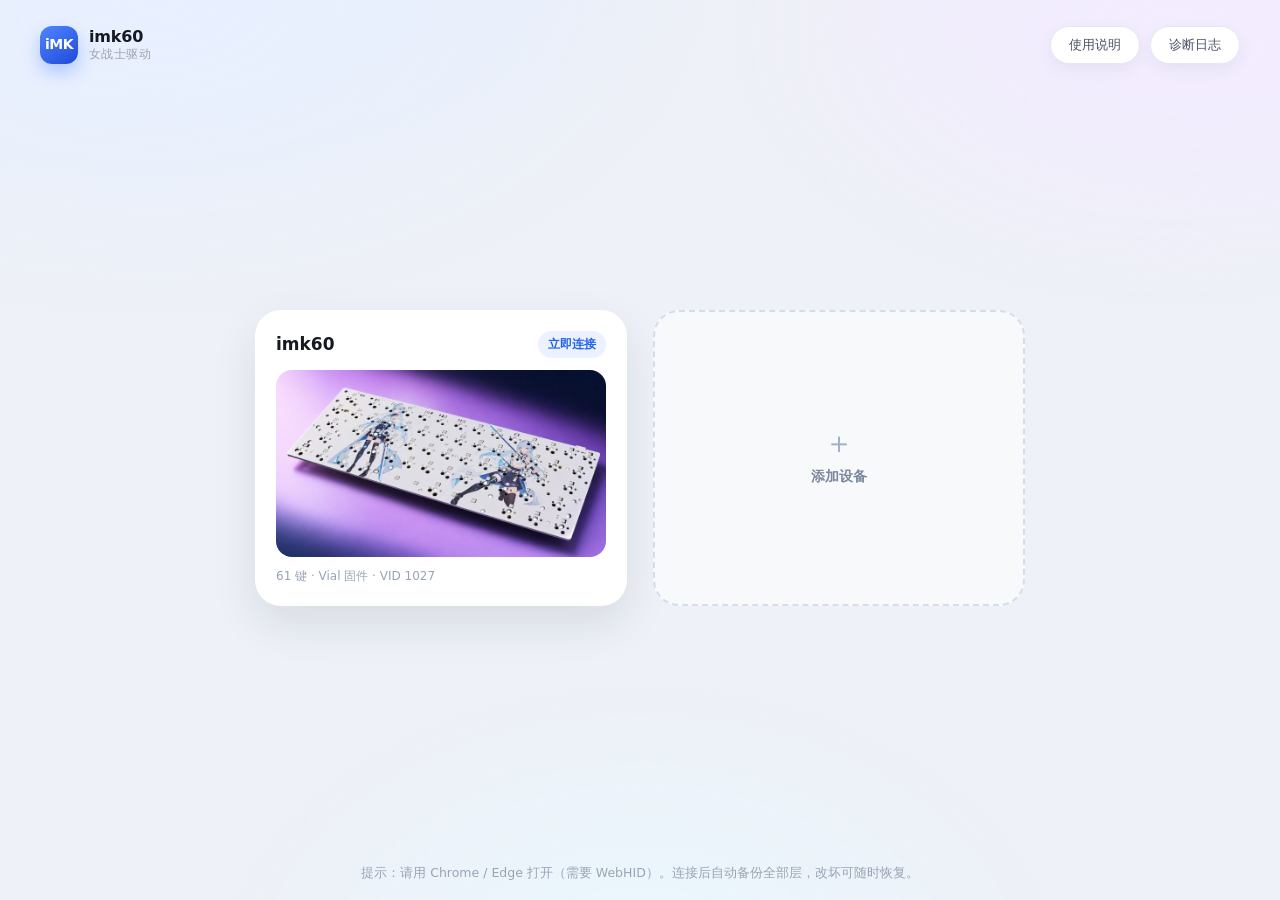
==== commit 7507a0c1: "feat: add favicon using character icon" ====
--- a/app/index.html
+++ b/app/index.html
@@ -5,6 +5,8 @@
 <meta name="viewport" content="width=device-width,initial-scale=1">
 <title>imk60 · 女战士驱动</title>
 <link rel="stylesheet" href="app.css">
+<link rel="icon" type="image/webp" href="icon.webp">
+<link rel="apple-touch-icon" href="icon.webp">
 </head>
 <body>
 
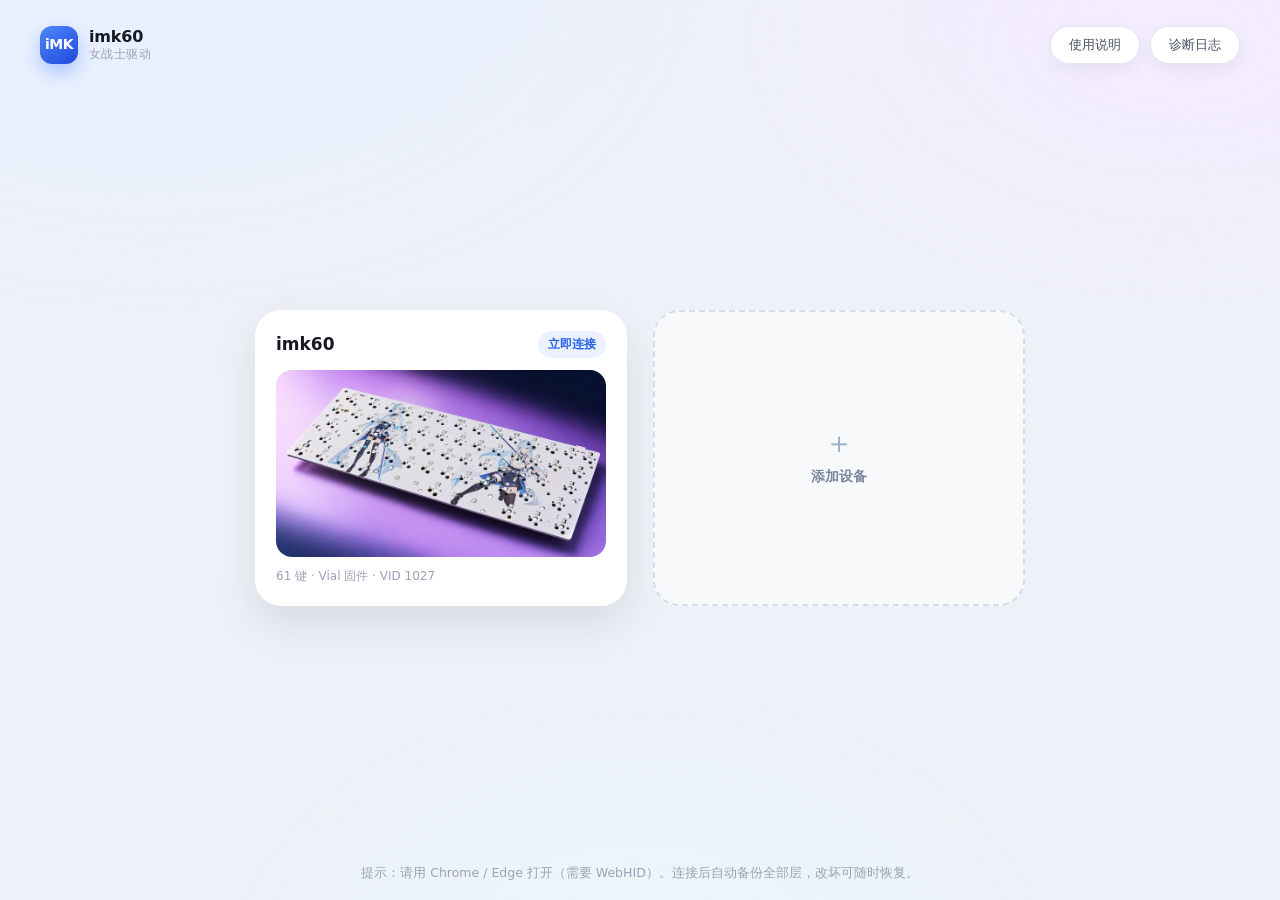
==== commit 224a7f86: "chore: cache-bust static assets via ?v= query" ====
--- a/app/index.html
+++ b/app/index.html
@@ -4,7 +4,7 @@
 <meta charset="utf-8">
 <meta name="viewport" content="width=device-width,initial-scale=1">
 <title>imk60 · 女战士驱动</title>
-<link rel="stylesheet" href="app.css">
+<link rel="stylesheet" href="app.css?v=231119">
 <link rel="icon" type="image/webp" href="icon.webp">
 <link rel="apple-touch-icon" href="icon.webp">
 </head>
@@ -161,6 +161,7 @@
             <div class="param"><label>速度 <b id="lbSpeed">0</b></label><input type="range" id="speed" min="0" max="255" value="0"></div>
             <div class="ltitle2">常用颜色</div>
             <div class="swatches" id="swatches"></div>
+            <button class="softbtn" id="btnSaveLight" style="margin-top:14px">保存到键盘</button>
             <div class="ledinfo" id="ledInfo">连接后可逐键上色</div>
           </div>
         </div>
@@ -254,7 +255,7 @@
 
 <div class="toast" id="toast"></div>
 
-<script src="keycodes.js"></script>
-<script src="app.js"></script>
+<script src="keycodes.js?v=231119"></script>
+<script src="app.js?v=231119"></script>
 </body>
 </html>
--- a/app/app.css
+++ b/app/app.css
@@ -544,3 +544,13 @@
 
 .backupHint{margin-top:12px;font-size:12.5px;color:var(--faint);line-height:1.8}
 .backupHint b{color:var(--muted)}
+
+/* ---------- v23：完整键码布局 ---------- */
+.pickerFull{position:relative;margin:0 auto}
+.pickerFull .pk{
+  position:absolute;flex:none;height:auto;min-width:0;
+  display:flex;flex-direction:column;justify-content:center;align-items:center;
+  padding:0 3px;overflow:hidden;
+}
+.pickerFull .pk .t{font-size:11px}
+.pickerFull .pk .s{font-size:9px}
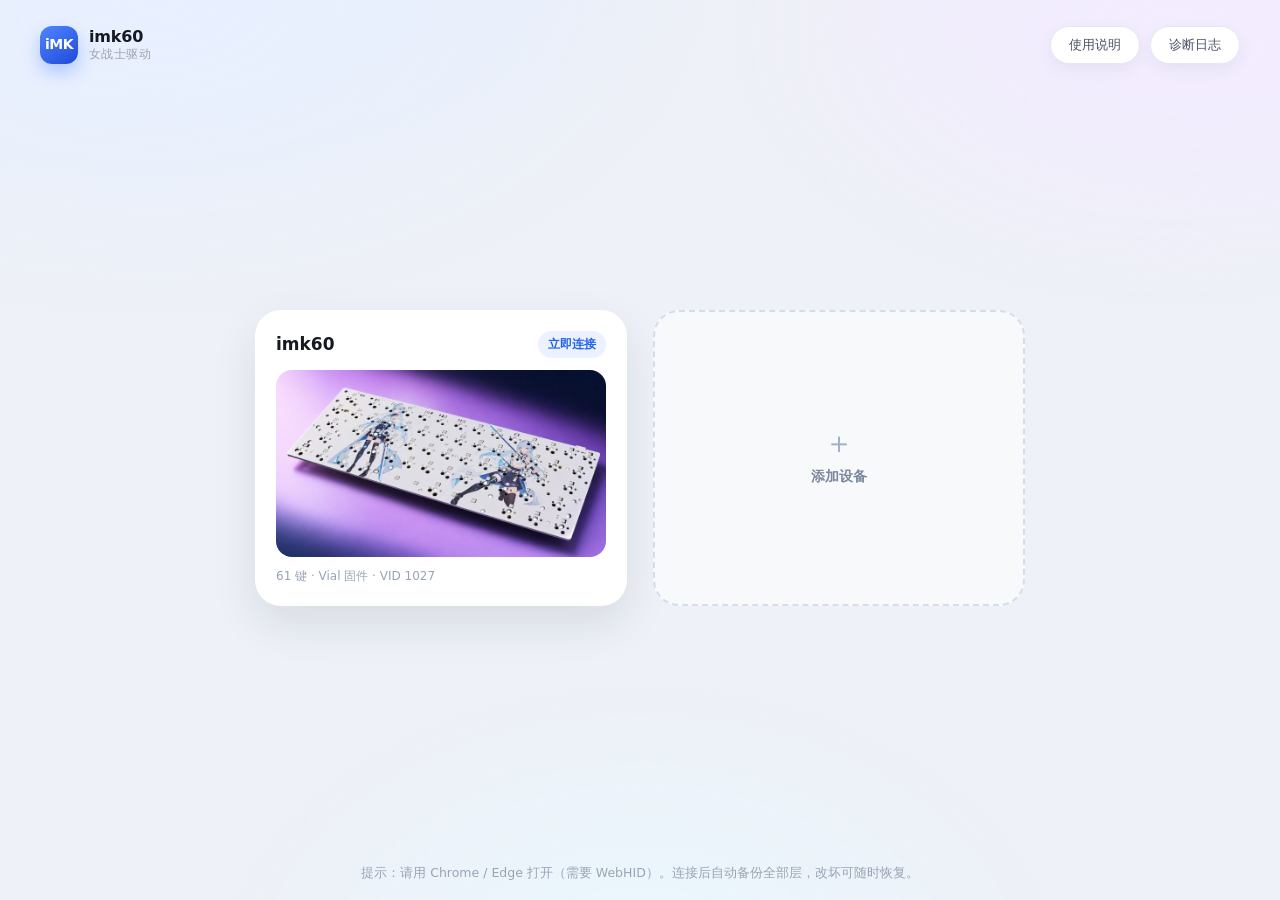
==== commit 92475463: "feat(macro): macro editor with send_string encoding - 新增「宏」页：读写 16 条宏（0x0C/0x0D/0x0E/0x0F/0x10） - 编码" ====
--- a/app/index.html
+++ b/app/index.html
@@ -4,7 +4,7 @@
 <meta charset="utf-8">
 <meta name="viewport" content="width=device-width,initial-scale=1">
 <title>imk60 · 女战士驱动</title>
-<link rel="stylesheet" href="app.css?v=231119">
+<link rel="stylesheet" href="app.css?v=231120">
 <link rel="icon" type="image/webp" href="icon.webp">
 <link rel="apple-touch-icon" href="icon.webp">
 </head>
@@ -75,6 +75,10 @@
       <button class="nav" data-view="light">
         <svg viewBox="0 0 24 24"><circle cx="12" cy="12" r="4"/><path d="M12 2v3M12 19v3M2 12h3M19 12h3M5 5l2 2M17 17l2 2M19 5l-2 2M7 17l-2 2"/></svg>
         <span>灯光设置</span>
+      </button>
+      <button class="nav" data-view="macro">
+        <svg viewBox="0 0 24 24"><rect x="2" y="4" width="20" height="16" rx="3"/><path d="M7 9l3 3-3 3M13 15h4"/></svg>
+        <span>宏</span>
       </button>
       <button class="nav" data-view="buzzer">
         <svg viewBox="0 0 24 24"><path d="M4 9v6h4l5 4V5L8 9H4z"/><path d="M17 9a4 4 0 010 6M20 6.5a8 8 0 010 11"/></svg>
@@ -165,6 +169,26 @@
             <div class="ledinfo" id="ledInfo">连接后可逐键上色</div>
           </div>
         </div>
+      </div>
+
+      <!-- 宏 -->
+      <div class="view" id="viewMacro" hidden>
+        <div class="macroHead">
+          <div>
+            <div class="ltitle">宏（Macro）</div>
+            <div class="muted">最多 16 条 · 共 3307 字节。支持纯文本 + <code>{DELAY:300}</code> <code>{TAP:28}</code> <code>{DOWN:E3}</code> <code>{UP:E3}</code> 转义（键码为十六进制 HID 用法号）。</div>
+          </div>
+        </div>
+
+        <div class="macroBar">
+          <button class="softbtn" id="btnMacroRead">从键盘读取</button>
+          <button class="softbtn" id="btnMacroSave">保存到键盘</button>
+          <button class="softbtn" id="btnMacroGen">生成「打开驱动网页」</button>
+          <button class="softbtn danger" id="btnMacroClear">清空全部宏</button>
+        </div>
+
+        <div class="macroList" id="macroList"></div>
+        <div class="macroState" id="macroState">未连接</div>
       </div>
 
       <!-- 蜂鸣器 -->
@@ -255,7 +279,7 @@
 
 <div class="toast" id="toast"></div>
 
-<script src="keycodes.js?v=231119"></script>
-<script src="app.js?v=231119"></script>
+<script src="keycodes.js?v=231120"></script>
+<script src="app.js?v=231120"></script>
 </body>
 </html>
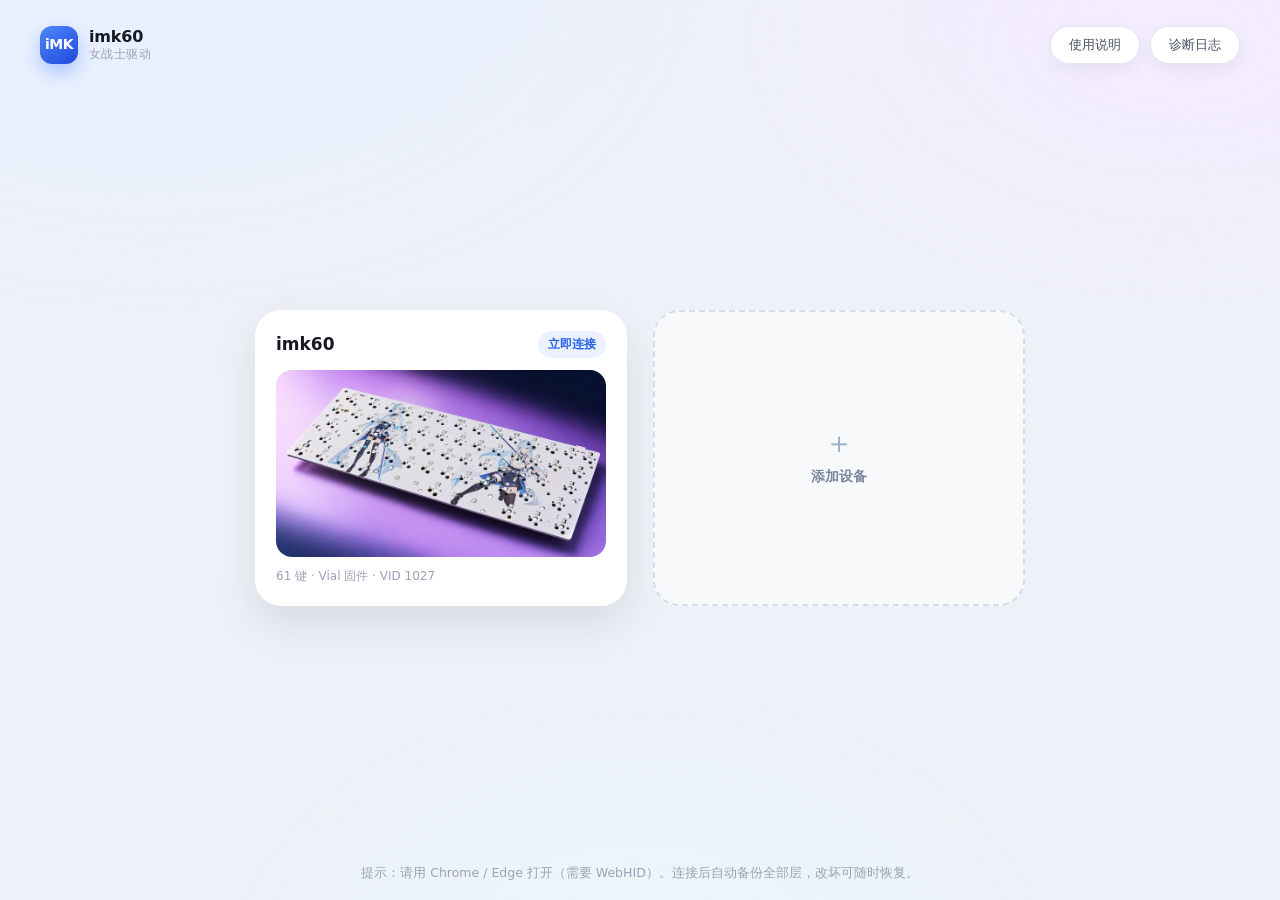
==== commit bdb09a2a: "docs(macro): mark macro write as unsupported by firmware (write-back mismatch)" ====
--- a/app/index.html
+++ b/app/index.html
@@ -4,7 +4,7 @@
 <meta charset="utf-8">
 <meta name="viewport" content="width=device-width,initial-scale=1">
 <title>imk60 · 女战士驱动</title>
-<link rel="stylesheet" href="app.css?v=231120">
+<link rel="stylesheet" href="app.css?v=231122">
 <link rel="icon" type="image/webp" href="icon.webp">
 <link rel="apple-touch-icon" href="icon.webp">
 </head>
@@ -180,6 +180,7 @@
           </div>
         </div>
 
+        <div class="macroWarn">⚠ 实测结论：本固件<b>拒绝写入</b>宏区（写完回读不一致），因此「保存到键盘」当前无效，本页仅可查看。功能暂停，等固件更新或换方案。</div>
         <div class="macroBar">
           <button class="softbtn" id="btnMacroRead">从键盘读取</button>
           <button class="softbtn" id="btnMacroSave">保存到键盘</button>
@@ -279,7 +280,7 @@
 
 <div class="toast" id="toast"></div>
 
-<script src="keycodes.js?v=231120"></script>
-<script src="app.js?v=231120"></script>
+<script src="keycodes.js?v=231122"></script>
+<script src="app.js?v=231122"></script>
 </body>
 </html>
--- a/app/app.css
+++ b/app/app.css
@@ -554,3 +554,18 @@
 }
 .pickerFull .pk .t{font-size:11px}
 .pickerFull .pk .s{font-size:9px}
+
+/* ---------- v25：宏卡片 ---------- */
+.macroCard{max-width:920px}
+.macroBytes{font:11.5px var(--mono);color:var(--faint)}
+.macroInput{
+  width:100%;height:38px;border:1px solid var(--line);border-radius:10px;background:#fff;
+  font:12.5px var(--mono);padding:0 12px;outline:none;
+}
+.macroInput:focus{border-color:var(--accent);box-shadow:0 0 0 3px rgba(47,107,255,.10)}
+
+.macroWarn{
+  padding:10px 14px;border-radius:12px;background:#fff7e8;color:#8a5f18;
+  font-size:12.5px;line-height:1.7;margin-bottom:12px;max-width:920px;
+}
+.macroWarn b{color:#7a4f0d}
